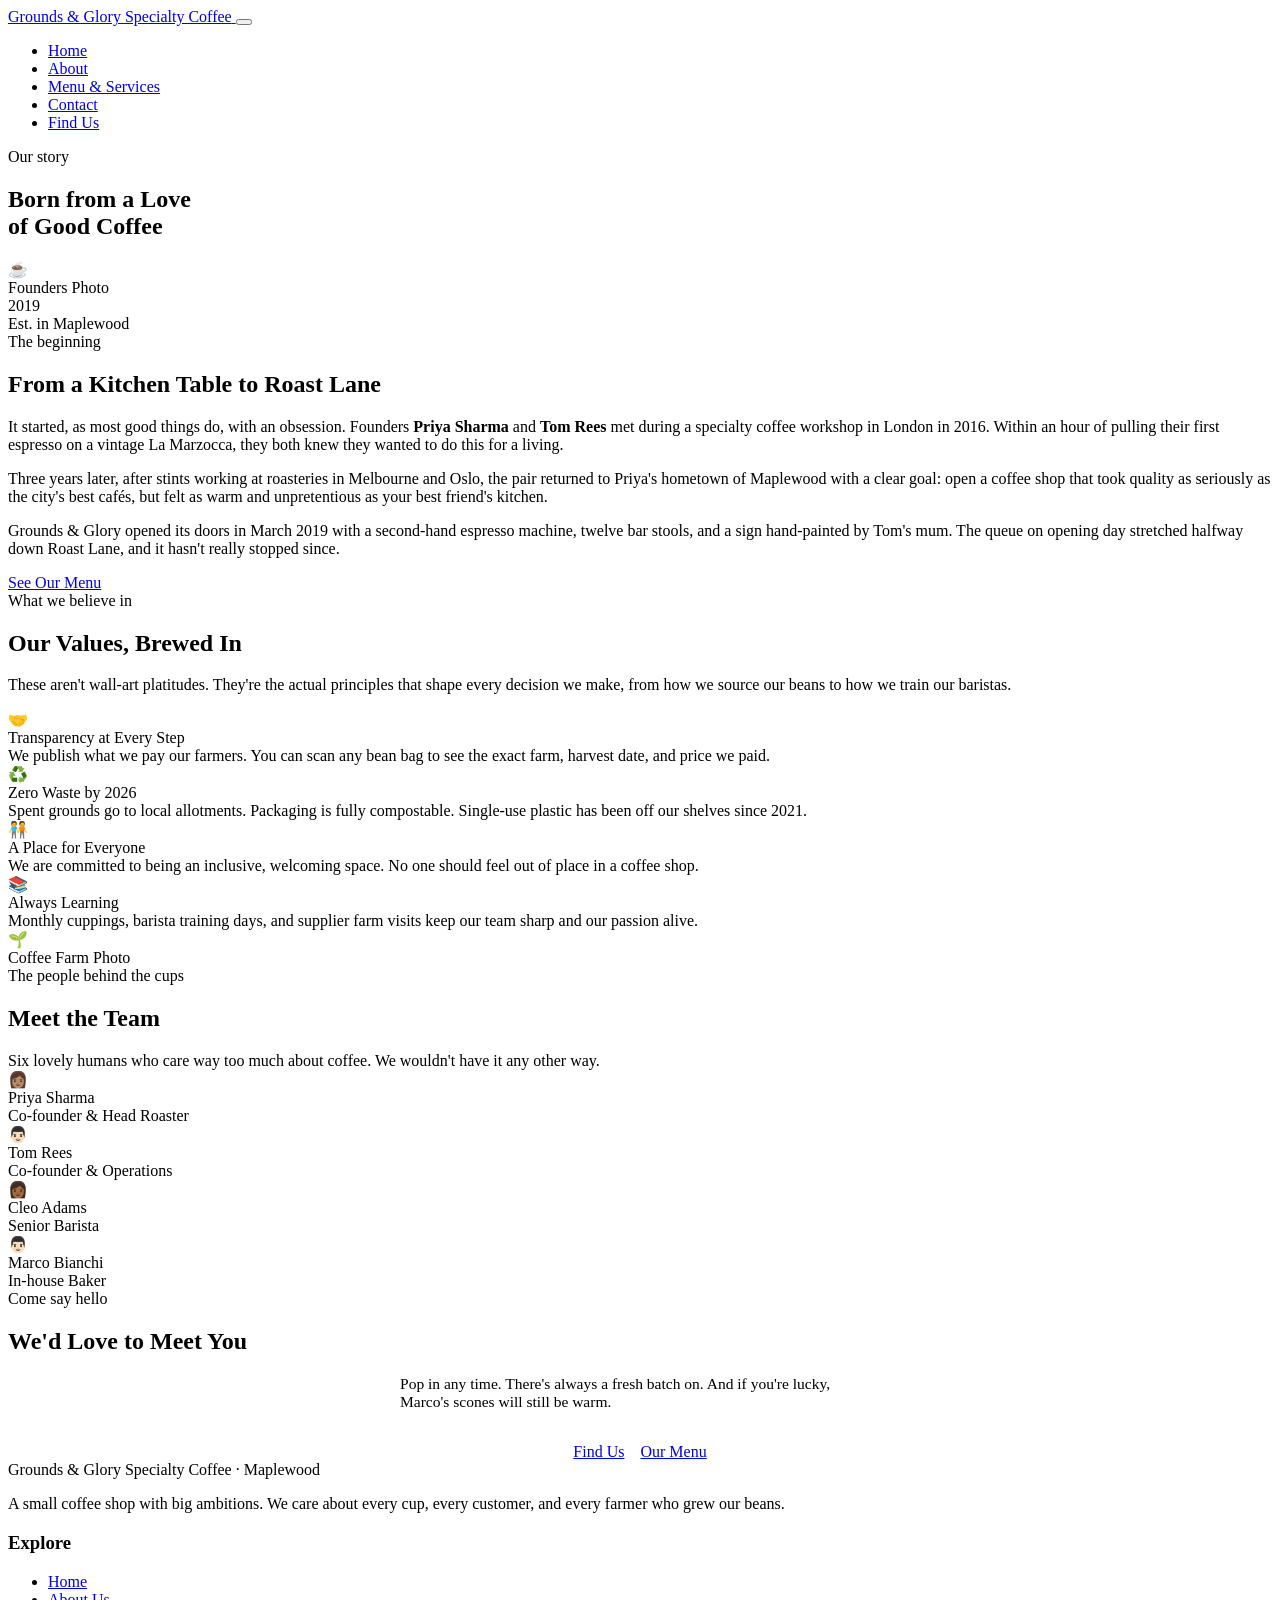
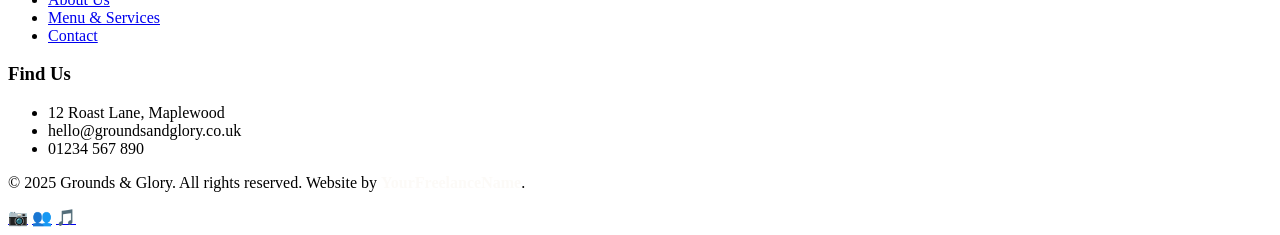
==== about.html @ 6122706f "Add files via upload" ====
<!DOCTYPE html>
<html lang="en">
<head>
  <meta charset="UTF-8" />
  <meta name="viewport" content="width=device-width, initial-scale=1.0" />
  <title>About Us — Grounds & Glory Coffee Shop</title>
  <meta name="description" content="The story behind Grounds & Glory — how a love of coffee and community turned into Maplewood's favourite local café." />
  <link rel="stylesheet" href="css/style.css" />
  <link rel="icon" href="data:image/svg+xml,<svg xmlns='http://www.w3.org/2000/svg' viewBox='0 0 100 100'><text y='.9em' font-size='90'>☕</text></svg>" />
</head>
<body>

  <!-- ══════════════════════════════════════════════
       NAVIGATION
  ══════════════════════════════════════════════ -->
  <nav class="nav scrolled" role="navigation" aria-label="Main navigation">
    <div class="container">
      <div class="nav__inner">
        <a href="index.html" class="nav__logo" aria-label="Grounds & Glory home">
          <span class="nav__logo-name">Grounds &amp; Glory</span>
          <span class="nav__logo-tag">Specialty Coffee</span>
        </a>
        <button class="nav__toggle" aria-label="Toggle menu" aria-expanded="false">
          <span></span><span></span><span></span>
        </button>
        <ul class="nav__links" role="list">
          <li><a href="index.html"    class="nav__link">Home</a></li>
          <li><a href="about.html"    class="nav__link">About</a></li>
          <li><a href="services.html" class="nav__link">Menu &amp; Services</a></li>
          <li><a href="contact.html"  class="nav__link">Contact</a></li>
          <li><a href="contact.html"  class="btn btn-primary nav__cta">Find Us</a></li>
        </ul>
      </div>
    </div>
  </nav>

  <main>

    <!-- ══════════════════════════════════════════════
         PAGE HERO
    ══════════════════════════════════════════════ -->
    <section class="page-hero" aria-label="Page header">
      <div class="container">
        <span class="section-label page-hero__label">Our story</span>
        <h1 class="page-hero__title">Born from a Love<br />of Good Coffee</h1>
      </div>
    </section>

    <!-- ══════════════════════════════════════════════
         FOUNDERS STORY
    ══════════════════════════════════════════════ -->
    <section class="section" aria-labelledby="story-heading">
      <div class="container">
        <div class="about-split">

          <!-- Photo -->
          <div class="about-photo">
            <div class="photo-placeholder">
              <div class="photo-placeholder__icon">☕</div>
              <div class="photo-placeholder__text">Founders Photo</div>
            </div>
            <!-- Floating badge -->
            <div class="about-photo__badge">
              <div class="about-photo__badge-num">2019</div>
              <div class="about-photo__badge-text">Est. in Maplewood</div>
            </div>
          </div>

          <!-- Story text -->
          <div class="about-content">
            <span class="section-label">The beginning</span>
            <h2 class="section-title" id="story-heading">From a Kitchen Table to Roast Lane</h2>
            <div class="divider"></div>

            <p>It started, as most good things do, with an obsession. Founders <strong>Priya Sharma</strong> and <strong>Tom Rees</strong> met during a specialty coffee workshop in London in 2016. Within an hour of pulling their first espresso on a vintage La Marzocca, they both knew they wanted to do this for a living.</p>

            <p>Three years later, after stints working at roasteries in Melbourne and Oslo, the pair returned to Priya's hometown of Maplewood with a clear goal: open a coffee shop that took quality as seriously as the city's best cafés, but felt as warm and unpretentious as your best friend's kitchen.</p>

            <p>Grounds &amp; Glory opened its doors in March 2019 with a second-hand espresso machine, twelve bar stools, and a sign hand-painted by Tom's mum. The queue on opening day stretched halfway down Roast Lane, and it hasn't really stopped since.</p>

            <a href="services.html" class="btn btn-primary" style="margin-top:1.5rem">See Our Menu</a>
          </div>

        </div>
      </div>
    </section>

    <!-- ══════════════════════════════════════════════
         VALUES
    ══════════════════════════════════════════════ -->
    <section class="section section--tinted" aria-labelledby="values-heading">
      <div class="container">
        <div class="about-split about-split--reverse">

          <!-- Values list -->
          <div class="about-content">
            <span class="section-label">What we believe in</span>
            <h2 class="section-title" id="values-heading">Our Values, Brewed In</h2>
            <div class="divider"></div>
            <p>These aren't wall-art platitudes. They're the actual principles that shape every decision we make, from how we source our beans to how we train our baristas.</p>

            <div class="values-list">
              <div class="value-item">
                <div class="value-item__icon">🤝</div>
                <div>
                  <div class="value-item__title">Transparency at Every Step</div>
                  <div class="value-item__desc">We publish what we pay our farmers. You can scan any bean bag to see the exact farm, harvest date, and price we paid.</div>
                </div>
              </div>
              <div class="value-item">
                <div class="value-item__icon">♻️</div>
                <div>
                  <div class="value-item__title">Zero Waste by 2026</div>
                  <div class="value-item__desc">Spent grounds go to local allotments. Packaging is fully compostable. Single-use plastic has been off our shelves since 2021.</div>
                </div>
              </div>
              <div class="value-item">
                <div class="value-item__icon">🧑‍🤝‍🧑</div>
                <div>
                  <div class="value-item__title">A Place for Everyone</div>
                  <div class="value-item__desc">We are committed to being an inclusive, welcoming space. No one should feel out of place in a coffee shop.</div>
                </div>
              </div>
              <div class="value-item">
                <div class="value-item__icon">📚</div>
                <div>
                  <div class="value-item__title">Always Learning</div>
                  <div class="value-item__desc">Monthly cuppings, barista training days, and supplier farm visits keep our team sharp and our passion alive.</div>
                </div>
              </div>
            </div>
          </div>

          <!-- Photo -->
          <div class="about-photo">
            <div class="photo-placeholder">
              <div class="photo-placeholder__icon">🌱</div>
              <div class="photo-placeholder__text">Coffee Farm Photo</div>
            </div>
          </div>

        </div>
      </div>
    </section>

    <!-- ══════════════════════════════════════════════
         TEAM
    ══════════════════════════════════════════════ -->
    <section class="section" aria-labelledby="team-heading">
      <div class="container text-center">

        <span class="section-label">The people behind the cups</span>
        <h2 class="section-title" id="team-heading">Meet the Team</h2>
        <div class="divider divider--center"></div>
        <p class="section-subtitle" style="margin-inline:auto;margin-bottom:0">
          Six lovely humans who care way too much about coffee. We wouldn't have it any other way.
        </p>

        <div class="team-grid">

          <div class="team-card">
            <div class="team-card__photo" aria-label="Photo placeholder for Priya Sharma">👩🏽</div>
            <div class="team-card__name">Priya Sharma</div>
            <div class="team-card__role">Co-founder &amp; Head Roaster</div>
          </div>

          <div class="team-card">
            <div class="team-card__photo" aria-label="Photo placeholder for Tom Rees">👨🏻</div>
            <div class="team-card__name">Tom Rees</div>
            <div class="team-card__role">Co-founder &amp; Operations</div>
          </div>

          <div class="team-card">
            <div class="team-card__photo" aria-label="Photo placeholder for Cleo Adams">👩🏾</div>
            <div class="team-card__name">Cleo Adams</div>
            <div class="team-card__role">Senior Barista</div>
          </div>

          <div class="team-card">
            <div class="team-card__photo" aria-label="Photo placeholder for Marco Bianchi">👨🏻</div>
            <div class="team-card__name">Marco Bianchi</div>
            <div class="team-card__role">In-house Baker</div>
          </div>

        </div>
      </div>
    </section>

    <!-- ══════════════════════════════════════════════
         CTA
    ══════════════════════════════════════════════ -->
    <section class="section section--dark" aria-label="Call to action">
      <div class="container text-center">
        <span class="section-label" style="color:var(--caramel)">Come say hello</span>
        <h2 class="section-title" style="color:var(--cream)">We'd Love to Meet You</h2>
        <div class="divider divider--center"></div>
        <p style="color:var(--latte);max-width:480px;margin-inline:auto;margin-bottom:2rem;font-size:0.97rem">
          Pop in any time. There's always a fresh batch on. And if you're lucky, Marco's scones will still be warm.
        </p>
        <div style="display:flex;gap:1rem;justify-content:center;flex-wrap:wrap">
          <a href="contact.html"  class="btn btn-primary">Find Us</a>
          <a href="services.html" class="btn btn-cream">Our Menu</a>
        </div>
      </div>
    </section>

  </main>

  <!-- ══════════════════════════════════════════════
       FOOTER
  ══════════════════════════════════════════════ -->
  <footer class="footer" role="contentinfo">
    <div class="container">
      <div class="footer__top">
        <div class="footer__about-col">
          <span class="footer__logo-name">Grounds &amp; Glory</span>
          <span class="footer__tagline">Specialty Coffee · Maplewood</span>
          <p class="footer__about">A small coffee shop with big ambitions. We care about every cup, every customer, and every farmer who grew our beans.</p>
        </div>
        <div>
          <h3 class="footer__col-title">Explore</h3>
          <ul class="footer__links" role="list">
            <li><a href="index.html"    class="footer__link">Home</a></li>
            <li><a href="about.html"    class="footer__link">About Us</a></li>
            <li><a href="services.html" class="footer__link">Menu &amp; Services</a></li>
            <li><a href="contact.html"  class="footer__link">Contact</a></li>
          </ul>
        </div>
        <div>
          <h3 class="footer__col-title">Find Us</h3>
          <ul class="footer__links" role="list">
            <li class="footer__link">12 Roast Lane, Maplewood</li>
            <li class="footer__link">hello@groundsandglory.co.uk</li>
            <li class="footer__link">01234 567 890</li>
          </ul>
        </div>
      </div>
      <div class="footer__bottom">
        <p class="footer__copy">© 2025 Grounds &amp; Glory. All rights reserved. Website by <strong style="color:rgba(250,247,242,0.65)">YourFreelanceName</strong>.</p>
        <div class="footer__socials" aria-label="Social media links">
          <a href="#" class="social-btn" aria-label="Instagram">📷</a>
          <a href="#" class="social-btn" aria-label="Facebook">👥</a>
          <a href="#" class="social-btn" aria-label="TikTok">🎵</a>
        </div>
      </div>
    </div>
  </footer>

  <script src="js/main.js"></script>
</body>
</html>
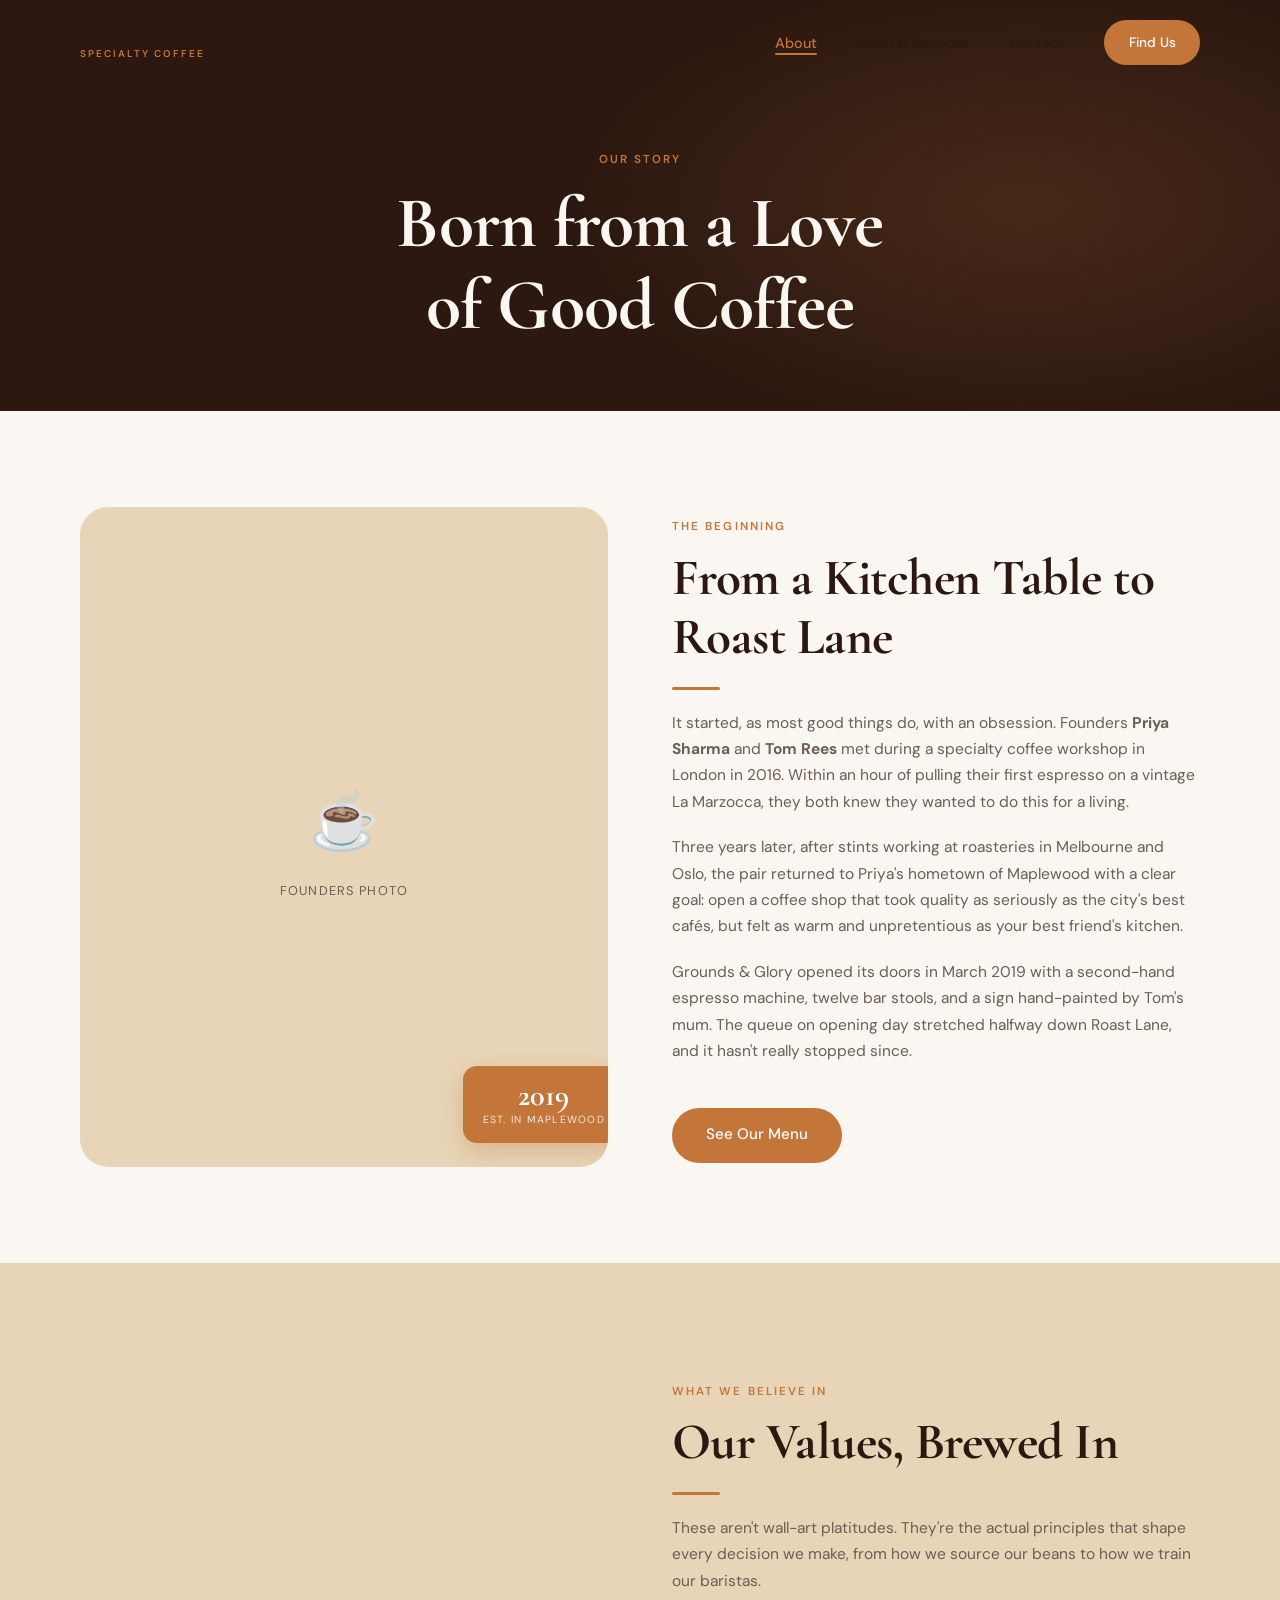
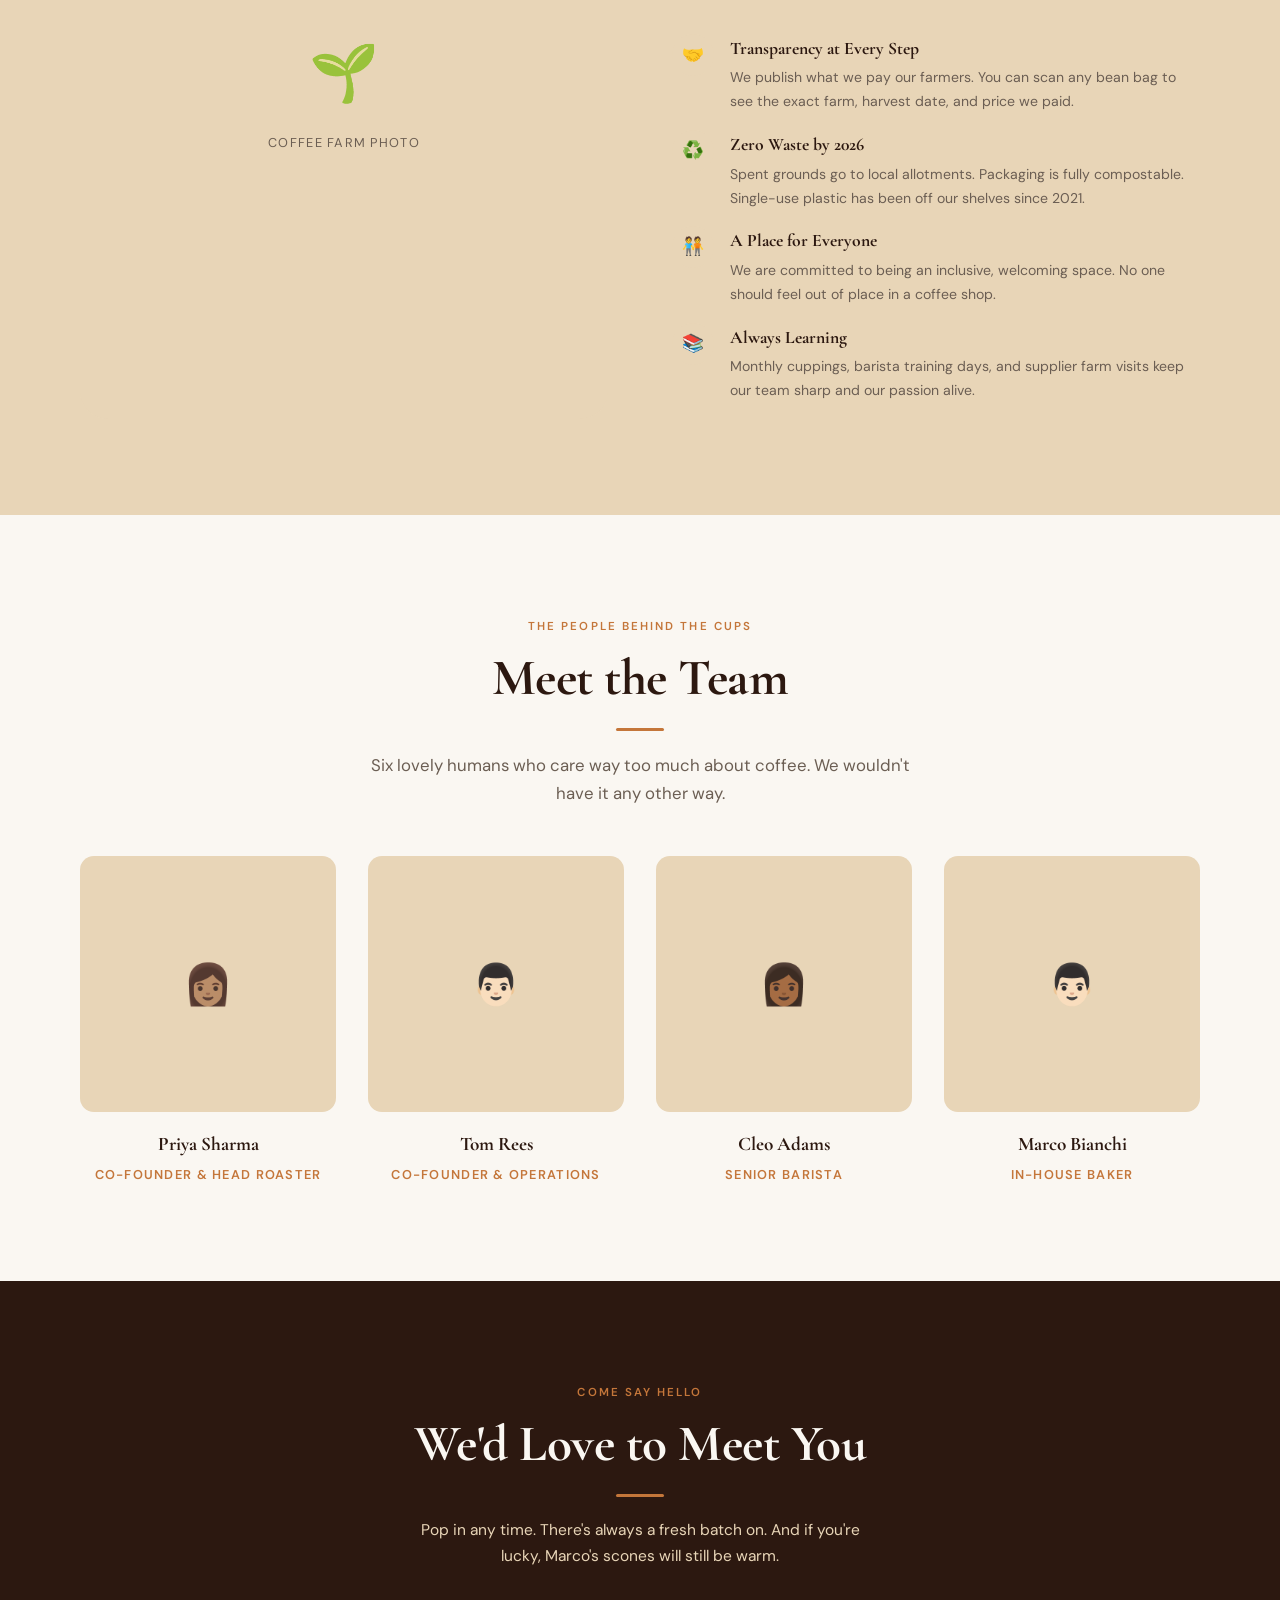
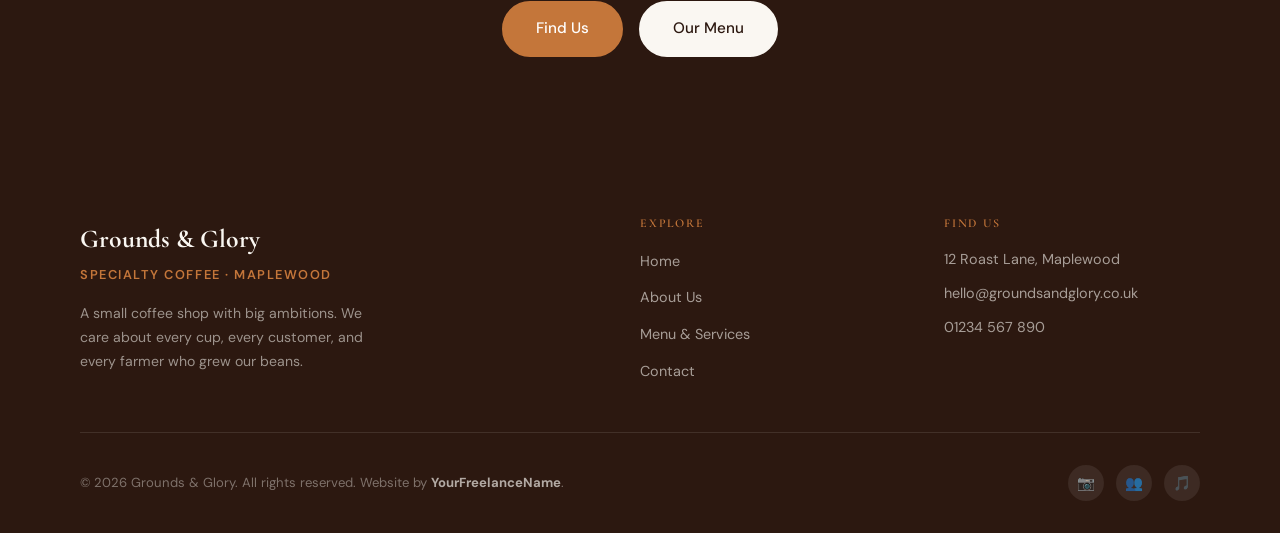
==== commit 0accabe4: "Update footer copyright year to 2026" ====
--- a/about.html
+++ b/about.html
@@ -236,7 +236,7 @@
         </div>
       </div>
       <div class="footer__bottom">
-        <p class="footer__copy">© 2025 Grounds &amp; Glory. All rights reserved. Website by <strong style="color:rgba(250,247,242,0.65)">YourFreelanceName</strong>.</p>
+        <p class="footer__copy">© 2026 Grounds &amp; Glory. All rights reserved. Website by <strong style="color:rgba(250,247,242,0.65)">YourFreelanceName</strong>.</p>
         <div class="footer__socials" aria-label="Social media links">
           <a href="#" class="social-btn" aria-label="Instagram">📷</a>
           <a href="#" class="social-btn" aria-label="Facebook">👥</a>
--- a/css/style.css
+++ b/css/style.css
@@ -0,0 +1,1131 @@
+/* ============================================================
+   Grounds & Glory — Coffee Shop Website
+   Stylesheet: style.css
+   Designer: [Your Freelance Name]
+   ============================================================ */
+
+/* ── Google Fonts ─────────────────────────────────────────── */
+@import url('https://fonts.googleapis.com/css2?family=Cormorant+Garamond:ital,wght@0,400;0,600;0,700;1,400;1,600&family=DM+Sans:wght@300;400;500;600&display=swap');
+
+/* ── CSS Custom Properties ────────────────────────────────── */
+:root {
+  /* Brand colours */
+  --espresso:    #2C1810;
+  --caramel:     #C4763A;
+  --caramel-lt:  #D4925A;
+  --cream:       #FAF7F2;
+  --latte:       #E8D5B7;
+  --latte-dk:    #C9B99A;
+  --text:        #1C1C1C;
+  --text-muted:  #6B5E53;
+
+  /* Typography */
+  --font-display: 'Cormorant Garamond', Georgia, serif;
+  --font-body:    'DM Sans', sans-serif;
+
+  /* Spacing */
+  --space-xs:  0.5rem;
+  --space-sm:  1rem;
+  --space-md:  2rem;
+  --space-lg:  4rem;
+  --space-xl:  6rem;
+
+  /* Borders & radius */
+  --radius-sm: 6px;
+  --radius-md: 14px;
+  --radius-lg: 28px;
+
+  /* Transitions */
+  --transition: 0.25s ease;
+}
+
+/* ── Reset & Base ─────────────────────────────────────────── */
+*, *::before, *::after { box-sizing: border-box; margin: 0; padding: 0; }
+
+html { scroll-behavior: smooth; font-size: 16px; }
+
+body {
+  font-family: var(--font-body);
+  background-color: var(--cream);
+  color: var(--text);
+  line-height: 1.7;
+  -webkit-font-smoothing: antialiased;
+}
+
+img { display: block; max-width: 100%; height: auto; }
+
+a { color: inherit; text-decoration: none; }
+
+ul { list-style: none; }
+
+/* ── Typography helpers ───────────────────────────────────── */
+h1, h2, h3, h4 {
+  font-family: var(--font-display);
+  line-height: 1.15;
+  letter-spacing: -0.01em;
+}
+
+.section-label {
+  display: inline-block;
+  font-size: 0.72rem;
+  font-weight: 600;
+  letter-spacing: 0.18em;
+  text-transform: uppercase;
+  color: var(--caramel);
+  margin-bottom: 0.75rem;
+}
+
+.section-title {
+  font-size: clamp(2rem, 4vw, 3.2rem);
+  font-weight: 700;
+  color: var(--espresso);
+  margin-bottom: 1.25rem;
+}
+
+.section-subtitle {
+  font-size: 1.05rem;
+  color: var(--text-muted);
+  max-width: 540px;
+}
+
+/* ── Layout helpers ───────────────────────────────────────── */
+.container {
+  width: min(90%, 1120px);
+  margin-inline: auto;
+}
+
+.section {
+  padding-block: var(--space-xl);
+}
+
+.section--dark {
+  background-color: var(--espresso);
+  color: var(--cream);
+}
+
+.section--tinted {
+  background-color: var(--latte);
+}
+
+/* ── Buttons ──────────────────────────────────────────────── */
+.btn {
+  display: inline-flex;
+  align-items: center;
+  gap: 0.5rem;
+  padding: 0.8rem 2rem;
+  border-radius: 100px;
+  font-family: var(--font-body);
+  font-size: 0.95rem;
+  font-weight: 500;
+  cursor: pointer;
+  border: 2px solid transparent;
+  transition: all var(--transition);
+  white-space: nowrap;
+}
+
+.btn-primary {
+  background-color: var(--caramel);
+  color: #fff;
+  border-color: var(--caramel);
+}
+.btn-primary:hover {
+  background-color: #b56730;
+  border-color: #b56730;
+  transform: translateY(-2px);
+  box-shadow: 0 8px 24px rgba(196,118,58,0.35);
+}
+
+.btn-outline {
+  background-color: transparent;
+  color: var(--caramel);
+  border-color: var(--caramel);
+}
+.btn-outline:hover {
+  background-color: var(--caramel);
+  color: #fff;
+  transform: translateY(-2px);
+}
+
+.btn-cream {
+  background-color: var(--cream);
+  color: var(--espresso);
+  border-color: var(--cream);
+}
+.btn-cream:hover {
+  background-color: var(--latte);
+  transform: translateY(-2px);
+}
+
+/* ── Navigation ───────────────────────────────────────────── */
+.nav {
+  position: fixed;
+  top: 0;
+  left: 0;
+  right: 0;
+  z-index: 100;
+  padding: 1.25rem 0;
+  transition: background var(--transition), box-shadow var(--transition), padding var(--transition);
+}
+
+.nav.scrolled {
+  background-color: rgba(250,247,242,0.95);
+  backdrop-filter: blur(10px);
+  box-shadow: 0 2px 24px rgba(44,24,16,0.09);
+  padding: 0.9rem 0;
+}
+
+.nav__inner {
+  display: flex;
+  align-items: center;
+  justify-content: space-between;
+}
+
+.nav__logo {
+  display: flex;
+  flex-direction: column;
+  line-height: 1;
+}
+
+.nav__logo-name {
+  font-family: var(--font-display);
+  font-size: 1.5rem;
+  font-weight: 700;
+  color: var(--espresso);
+  letter-spacing: -0.02em;
+}
+
+.nav__logo-tag {
+  font-size: 0.62rem;
+  letter-spacing: 0.2em;
+  text-transform: uppercase;
+  color: var(--caramel);
+  font-weight: 600;
+}
+
+.nav__links {
+  display: flex;
+  gap: 2.5rem;
+  align-items: center;
+}
+
+.nav__link {
+  font-size: 0.9rem;
+  font-weight: 500;
+  color: var(--espresso);
+  position: relative;
+  transition: color var(--transition);
+}
+
+.nav__link::after {
+  content: '';
+  position: absolute;
+  bottom: -3px;
+  left: 0;
+  width: 0;
+  height: 2px;
+  background: var(--caramel);
+  transition: width var(--transition);
+  border-radius: 2px;
+}
+
+.nav__link:hover, .nav__link.active { color: var(--caramel); }
+.nav__link:hover::after, .nav__link.active::after { width: 100%; }
+
+.nav__cta {
+  font-size: 0.85rem;
+  padding: 0.55rem 1.4rem;
+}
+
+/* Hamburger (mobile) */
+.nav__toggle {
+  display: none;
+  flex-direction: column;
+  gap: 5px;
+  cursor: pointer;
+  padding: 4px;
+  background: none;
+  border: none;
+}
+
+.nav__toggle span {
+  display: block;
+  width: 24px;
+  height: 2px;
+  background: var(--espresso);
+  border-radius: 2px;
+  transition: all 0.3s ease;
+}
+
+/* ── Hero ─────────────────────────────────────────────────── */
+.hero {
+  min-height: 100svh;
+  display: grid;
+  place-items: center;
+  position: relative;
+  overflow: hidden;
+  /* Rich layered background — no external image needed */
+  background-color: var(--espresso);
+}
+
+/* Decorative radial glow */
+.hero::before {
+  content: '';
+  position: absolute;
+  inset: 0;
+  background:
+    radial-gradient(ellipse 60% 60% at 70% 50%, rgba(196,118,58,0.22) 0%, transparent 65%),
+    radial-gradient(ellipse 40% 50% at 20% 80%, rgba(196,118,58,0.12) 0%, transparent 60%);
+  pointer-events: none;
+}
+
+/* Subtle grain texture */
+.hero::after {
+  content: '';
+  position: absolute;
+  inset: 0;
+  background-image: url("data:image/svg+xml,%3Csvg viewBox='0 0 256 256' xmlns='http://www.w3.org/2000/svg'%3E%3Cfilter id='noise'%3E%3CfeTurbulence type='fractalNoise' baseFrequency='0.9' numOctaves='4' stitchTiles='stitch'/%3E%3C/filter%3E%3Crect width='100%25' height='100%25' filter='url(%23noise)' opacity='0.06'/%3E%3C/svg%3E");
+  pointer-events: none;
+  opacity: 0.5;
+}
+
+.hero__inner {
+  position: relative;
+  z-index: 1;
+  text-align: center;
+  padding: 8rem 1rem 5rem;
+}
+
+.hero__eyebrow {
+  display: inline-flex;
+  align-items: center;
+  gap: 0.6rem;
+  font-size: 0.75rem;
+  letter-spacing: 0.22em;
+  text-transform: uppercase;
+  color: var(--caramel);
+  font-weight: 600;
+  margin-bottom: 1.5rem;
+}
+
+.hero__eyebrow::before,
+.hero__eyebrow::after {
+  content: '';
+  display: block;
+  width: 30px;
+  height: 1px;
+  background: var(--caramel);
+  opacity: 0.7;
+}
+
+.hero__title {
+  font-family: var(--font-display);
+  font-size: clamp(3rem, 8vw, 6.5rem);
+  font-weight: 700;
+  color: var(--cream);
+  line-height: 1.05;
+  letter-spacing: -0.02em;
+  margin-bottom: 1.5rem;
+  max-width: 14ch;
+  margin-inline: auto;
+}
+
+.hero__title em {
+  font-style: italic;
+  color: var(--caramel);
+}
+
+.hero__subtitle {
+  font-size: clamp(1rem, 2vw, 1.2rem);
+  color: var(--latte);
+  max-width: 480px;
+  margin-inline: auto;
+  margin-bottom: 2.5rem;
+  font-weight: 300;
+}
+
+.hero__actions {
+  display: flex;
+  gap: 1rem;
+  justify-content: center;
+  flex-wrap: wrap;
+}
+
+.hero__scroll {
+  position: absolute;
+  bottom: 2rem;
+  left: 50%;
+  transform: translateX(-50%);
+  z-index: 1;
+  display: flex;
+  flex-direction: column;
+  align-items: center;
+  gap: 0.4rem;
+  color: var(--latte-dk);
+  font-size: 0.7rem;
+  letter-spacing: 0.15em;
+  text-transform: uppercase;
+}
+
+.hero__scroll-line {
+  width: 1px;
+  height: 40px;
+  background: linear-gradient(to bottom, var(--caramel), transparent);
+  animation: scrollBob 2s ease-in-out infinite;
+}
+
+@keyframes scrollBob {
+  0%, 100% { transform: scaleY(1); opacity: 1; }
+  50% { transform: scaleY(0.6); opacity: 0.4; }
+}
+
+/* ── Stats strip ──────────────────────────────────────────── */
+.stats {
+  background: var(--caramel);
+  padding: 2.5rem 0;
+}
+
+.stats__grid {
+  display: grid;
+  grid-template-columns: repeat(3, 1fr);
+  text-align: center;
+  gap: 1rem;
+}
+
+.stats__item {
+  border-right: 1px solid rgba(255,255,255,0.25);
+  padding-inline: 1rem;
+}
+.stats__item:last-child { border-right: none; }
+
+.stats__num {
+  font-family: var(--font-display);
+  font-size: clamp(2rem, 4vw, 3rem);
+  font-weight: 700;
+  color: #fff;
+  line-height: 1;
+}
+
+.stats__desc {
+  font-size: 0.78rem;
+  letter-spacing: 0.1em;
+  text-transform: uppercase;
+  color: rgba(255,255,255,0.75);
+  margin-top: 0.3rem;
+}
+
+/* ── Feature grid (home) ──────────────────────────────────── */
+.features__grid {
+  display: grid;
+  grid-template-columns: repeat(auto-fit, minmax(260px, 1fr));
+  gap: 2rem;
+  margin-top: 3.5rem;
+}
+
+.feature-card {
+  background: #fff;
+  border-radius: var(--radius-md);
+  padding: 2rem;
+  border: 1px solid var(--latte);
+  transition: transform var(--transition), box-shadow var(--transition);
+}
+
+.feature-card:hover {
+  transform: translateY(-4px);
+  box-shadow: 0 16px 48px rgba(44,24,16,0.1);
+}
+
+.feature-card__icon {
+  font-size: 2rem;
+  margin-bottom: 1rem;
+}
+
+.feature-card__title {
+  font-family: var(--font-display);
+  font-size: 1.35rem;
+  font-weight: 700;
+  color: var(--espresso);
+  margin-bottom: 0.6rem;
+}
+
+.feature-card__text {
+  font-size: 0.93rem;
+  color: var(--text-muted);
+  line-height: 1.65;
+}
+
+/* ── Testimonial ──────────────────────────────────────────── */
+.testimonial {
+  text-align: center;
+  max-width: 700px;
+  margin-inline: auto;
+}
+
+.testimonial__quote {
+  font-family: var(--font-display);
+  font-size: clamp(1.4rem, 3vw, 2rem);
+  font-style: italic;
+  color: var(--cream);
+  line-height: 1.5;
+  margin-bottom: 1.5rem;
+}
+
+.testimonial__author {
+  font-size: 0.85rem;
+  letter-spacing: 0.12em;
+  text-transform: uppercase;
+  color: var(--caramel);
+  font-weight: 600;
+}
+
+/* ── Hours strip (home) ───────────────────────────────────── */
+.hours-strip {
+  background: var(--latte);
+  padding: 3rem 0;
+}
+
+.hours-strip__inner {
+  display: flex;
+  flex-wrap: wrap;
+  align-items: center;
+  justify-content: space-between;
+  gap: 2rem;
+}
+
+.hours-strip__heading {
+  font-family: var(--font-display);
+  font-size: 1.8rem;
+  font-weight: 700;
+  color: var(--espresso);
+}
+
+.hours-strip__table {
+  display: grid;
+  grid-template-columns: repeat(auto-fit, minmax(170px, 1fr));
+  gap: 0.4rem 2rem;
+}
+
+.hours-strip__row {
+  display: flex;
+  justify-content: space-between;
+  gap: 1.5rem;
+  font-size: 0.9rem;
+  color: var(--espresso);
+}
+
+.hours-strip__day { font-weight: 500; }
+.hours-strip__time { color: var(--text-muted); }
+
+/* ── About page ───────────────────────────────────────────── */
+.page-hero {
+  padding: 9rem 0 4rem;
+  background: var(--espresso);
+  text-align: center;
+  position: relative;
+  overflow: hidden;
+}
+
+.page-hero::before {
+  content: '';
+  position: absolute;
+  inset: 0;
+  background: radial-gradient(ellipse 50% 80% at 80% 50%, rgba(196,118,58,0.18) 0%, transparent 70%);
+}
+
+.page-hero__label {
+  color: var(--caramel);
+  margin-bottom: 0.75rem;
+}
+
+.page-hero__title {
+  font-family: var(--font-display);
+  font-size: clamp(2.5rem, 6vw, 4.5rem);
+  font-weight: 700;
+  color: var(--cream);
+  position: relative;
+  z-index: 1;
+}
+
+/* About split layout */
+.about-split {
+  display: grid;
+  grid-template-columns: 1fr 1fr;
+  gap: 4rem;
+  align-items: center;
+}
+
+.about-split--reverse { direction: rtl; }
+.about-split--reverse > * { direction: ltr; }
+
+.about-photo {
+  border-radius: var(--radius-lg);
+  overflow: hidden;
+  aspect-ratio: 4 / 5;
+  background: var(--latte);
+  display: flex;
+  align-items: center;
+  justify-content: center;
+  position: relative;
+}
+
+.photo-placeholder {
+  display: flex;
+  flex-direction: column;
+  align-items: center;
+  justify-content: center;
+  gap: 0.75rem;
+  color: var(--text-muted);
+}
+
+.photo-placeholder__icon { font-size: 3.5rem; }
+.photo-placeholder__text { font-size: 0.8rem; letter-spacing: 0.1em; text-transform: uppercase; }
+
+/* Decorative image badge */
+.about-photo__badge {
+  position: absolute;
+  bottom: 1.5rem;
+  right: -1rem;
+  background: var(--caramel);
+  color: #fff;
+  border-radius: var(--radius-md);
+  padding: 0.9rem 1.2rem;
+  text-align: center;
+  box-shadow: 0 8px 24px rgba(196,118,58,0.35);
+}
+
+.about-photo__badge-num {
+  font-family: var(--font-display);
+  font-size: 1.9rem;
+  font-weight: 700;
+  line-height: 1;
+}
+
+.about-photo__badge-text {
+  font-size: 0.65rem;
+  letter-spacing: 0.12em;
+  text-transform: uppercase;
+  opacity: 0.85;
+}
+
+.about-content p {
+  color: var(--text-muted);
+  margin-bottom: 1.2rem;
+  font-size: 0.97rem;
+}
+
+.about-content .section-title { margin-bottom: 0.75rem; }
+
+/* Values list */
+.values-list {
+  margin-top: 2.5rem;
+  display: flex;
+  flex-direction: column;
+  gap: 1rem;
+}
+
+.value-item {
+  display: flex;
+  gap: 1rem;
+  align-items: flex-start;
+}
+
+.value-item__icon {
+  width: 42px;
+  height: 42px;
+  border-radius: 50%;
+  background: var(--latte);
+  display: flex;
+  align-items: center;
+  justify-content: center;
+  font-size: 1.1rem;
+  flex-shrink: 0;
+}
+
+.value-item__title {
+  font-family: var(--font-display);
+  font-size: 1.1rem;
+  font-weight: 700;
+  color: var(--espresso);
+}
+
+.value-item__desc {
+  font-size: 0.88rem;
+  color: var(--text-muted);
+  margin-top: 0.15rem;
+}
+
+/* Team section */
+.team-grid {
+  display: grid;
+  grid-template-columns: repeat(auto-fit, minmax(200px, 1fr));
+  gap: 2rem;
+  margin-top: 3rem;
+}
+
+.team-card {
+  text-align: center;
+}
+
+.team-card__photo {
+  width: 100%;
+  aspect-ratio: 1;
+  border-radius: var(--radius-md);
+  background: var(--latte);
+  display: flex;
+  align-items: center;
+  justify-content: center;
+  font-size: 2.5rem;
+  margin-bottom: 1rem;
+}
+
+.team-card__name {
+  font-family: var(--font-display);
+  font-size: 1.2rem;
+  font-weight: 700;
+  color: var(--espresso);
+}
+
+.team-card__role {
+  font-size: 0.8rem;
+  color: var(--caramel);
+  letter-spacing: 0.1em;
+  text-transform: uppercase;
+  font-weight: 600;
+  margin-top: 0.2rem;
+}
+
+/* ── Services page ────────────────────────────────────────── */
+.menu-grid {
+  display: grid;
+  grid-template-columns: repeat(auto-fit, minmax(300px, 1fr));
+  gap: 2rem;
+  margin-top: 3rem;
+}
+
+.menu-card {
+  background: #fff;
+  border-radius: var(--radius-md);
+  padding: 2rem;
+  border: 1px solid var(--latte);
+  transition: all var(--transition);
+  position: relative;
+  overflow: hidden;
+}
+
+.menu-card::before {
+  content: '';
+  position: absolute;
+  top: 0;
+  left: 0;
+  right: 0;
+  height: 3px;
+  background: var(--caramel);
+  transform: scaleX(0);
+  transform-origin: left;
+  transition: transform var(--transition);
+}
+
+.menu-card:hover { box-shadow: 0 16px 48px rgba(44,24,16,0.1); transform: translateY(-4px); }
+.menu-card:hover::before { transform: scaleX(1); }
+
+.menu-card__emoji { font-size: 2.2rem; margin-bottom: 1rem; }
+
+.menu-card__title {
+  font-family: var(--font-display);
+  font-size: 1.4rem;
+  font-weight: 700;
+  color: var(--espresso);
+  margin-bottom: 0.5rem;
+}
+
+.menu-card__desc {
+  font-size: 0.9rem;
+  color: var(--text-muted);
+  margin-bottom: 1.25rem;
+  line-height: 1.65;
+}
+
+.menu-card__items {
+  border-top: 1px solid var(--latte);
+  padding-top: 1rem;
+  display: flex;
+  flex-direction: column;
+  gap: 0.5rem;
+}
+
+.menu-card__item {
+  display: flex;
+  justify-content: space-between;
+  font-size: 0.88rem;
+}
+
+.menu-card__item-name { color: var(--text); font-weight: 500; }
+.menu-card__item-price { color: var(--caramel); font-weight: 600; }
+
+/* Extras / Add-ons section */
+.extras-grid {
+  display: grid;
+  grid-template-columns: repeat(auto-fit, minmax(180px, 1fr));
+  gap: 1rem;
+  margin-top: 2.5rem;
+}
+
+.extra-pill {
+  display: flex;
+  align-items: center;
+  gap: 0.75rem;
+  background: #fff;
+  border: 1px solid var(--latte);
+  border-radius: 100px;
+  padding: 0.65rem 1.2rem;
+  font-size: 0.88rem;
+  font-weight: 500;
+  color: var(--espresso);
+  transition: all var(--transition);
+}
+
+.extra-pill:hover {
+  background: var(--caramel);
+  color: #fff;
+  border-color: var(--caramel);
+}
+
+.extra-pill__icon { font-size: 1.1rem; }
+
+/* ── Contact page ─────────────────────────────────────────── */
+.contact-layout {
+  display: grid;
+  grid-template-columns: 1fr 1.4fr;
+  gap: 4rem;
+  align-items: start;
+}
+
+.contact-info__title {
+  font-family: var(--font-display);
+  font-size: 2.2rem;
+  font-weight: 700;
+  color: var(--espresso);
+  margin-bottom: 0.75rem;
+}
+
+.contact-info__text {
+  color: var(--text-muted);
+  font-size: 0.95rem;
+  margin-bottom: 2rem;
+}
+
+.contact-detail {
+  display: flex;
+  align-items: flex-start;
+  gap: 1rem;
+  margin-bottom: 1.5rem;
+}
+
+.contact-detail__icon {
+  width: 44px;
+  height: 44px;
+  background: var(--latte);
+  border-radius: 50%;
+  display: flex;
+  align-items: center;
+  justify-content: center;
+  font-size: 1.1rem;
+  flex-shrink: 0;
+}
+
+.contact-detail__label {
+  font-size: 0.72rem;
+  letter-spacing: 0.12em;
+  text-transform: uppercase;
+  color: var(--caramel);
+  font-weight: 600;
+}
+
+.contact-detail__value {
+  font-size: 0.95rem;
+  color: var(--text);
+  margin-top: 0.2rem;
+  font-weight: 500;
+}
+
+.contact-hours {
+  background: var(--espresso);
+  border-radius: var(--radius-md);
+  padding: 1.5rem;
+  margin-top: 2rem;
+}
+
+.contact-hours__title {
+  font-family: var(--font-display);
+  font-size: 1.15rem;
+  font-weight: 700;
+  color: var(--cream);
+  margin-bottom: 0.75rem;
+}
+
+.contact-hours__row {
+  display: flex;
+  justify-content: space-between;
+  padding: 0.4rem 0;
+  border-bottom: 1px solid rgba(255,255,255,0.08);
+  font-size: 0.87rem;
+}
+
+.contact-hours__row:last-child { border-bottom: none; }
+.contact-hours__day { color: var(--latte); font-weight: 500; }
+.contact-hours__time { color: var(--latte-dk); }
+
+/* Contact form */
+.contact-form {
+  background: #fff;
+  border-radius: var(--radius-lg);
+  padding: 2.5rem;
+  border: 1px solid var(--latte);
+  box-shadow: 0 8px 40px rgba(44,24,16,0.07);
+}
+
+.form-heading {
+  font-family: var(--font-display);
+  font-size: 1.7rem;
+  font-weight: 700;
+  color: var(--espresso);
+  margin-bottom: 0.4rem;
+}
+
+.form-subheading {
+  font-size: 0.9rem;
+  color: var(--text-muted);
+  margin-bottom: 1.75rem;
+}
+
+.form-row {
+  display: grid;
+  grid-template-columns: 1fr 1fr;
+  gap: 1rem;
+}
+
+.form-group {
+  margin-bottom: 1.25rem;
+}
+
+.form-label {
+  display: block;
+  font-size: 0.8rem;
+  font-weight: 600;
+  letter-spacing: 0.05em;
+  color: var(--espresso);
+  margin-bottom: 0.4rem;
+}
+
+.form-input,
+.form-select,
+.form-textarea {
+  width: 100%;
+  padding: 0.75rem 1rem;
+  border: 1.5px solid var(--latte);
+  border-radius: var(--radius-sm);
+  font-family: var(--font-body);
+  font-size: 0.93rem;
+  color: var(--text);
+  background: var(--cream);
+  transition: border-color var(--transition), box-shadow var(--transition);
+  outline: none;
+}
+
+.form-input:focus,
+.form-select:focus,
+.form-textarea:focus {
+  border-color: var(--caramel);
+  box-shadow: 0 0 0 3px rgba(196,118,58,0.15);
+}
+
+.form-textarea { resize: vertical; min-height: 130px; }
+
+.form-submit {
+  width: 100%;
+  padding: 0.95rem;
+  font-size: 1rem;
+}
+
+.form-note {
+  text-align: center;
+  font-size: 0.78rem;
+  color: var(--text-muted);
+  margin-top: 0.75rem;
+}
+
+/* Map placeholder */
+.map-placeholder {
+  background: var(--latte);
+  border-radius: var(--radius-md);
+  height: 250px;
+  display: flex;
+  align-items: center;
+  justify-content: center;
+  margin-top: 2rem;
+  flex-direction: column;
+  gap: 0.5rem;
+  color: var(--text-muted);
+  font-size: 0.85rem;
+  border: 1px solid var(--latte-dk);
+}
+
+.map-placeholder__icon { font-size: 2.5rem; }
+
+/* ── Footer ───────────────────────────────────────────────── */
+.footer {
+  background: var(--espresso);
+  padding: 4rem 0 2rem;
+}
+
+.footer__top {
+  display: grid;
+  grid-template-columns: 2fr 1fr 1fr;
+  gap: 3rem;
+  padding-bottom: 3rem;
+  border-bottom: 1px solid rgba(255,255,255,0.1);
+}
+
+.footer__logo-name {
+  font-family: var(--font-display);
+  font-size: 1.6rem;
+  font-weight: 700;
+  color: var(--cream);
+  display: block;
+  margin-bottom: 0.25rem;
+}
+
+.footer__tagline {
+  font-size: 0.8rem;
+  letter-spacing: 0.12em;
+  text-transform: uppercase;
+  color: var(--caramel);
+  font-weight: 600;
+  margin-bottom: 1rem;
+  display: block;
+}
+
+.footer__about {
+  font-size: 0.88rem;
+  color: rgba(250,247,242,0.55);
+  line-height: 1.7;
+  max-width: 300px;
+}
+
+.footer__col-title {
+  font-size: 0.75rem;
+  letter-spacing: 0.15em;
+  text-transform: uppercase;
+  color: var(--caramel);
+  font-weight: 600;
+  margin-bottom: 1rem;
+}
+
+.footer__links {
+  display: flex;
+  flex-direction: column;
+  gap: 0.6rem;
+}
+
+.footer__link {
+  font-size: 0.9rem;
+  color: rgba(250,247,242,0.6);
+  transition: color var(--transition);
+}
+
+.footer__link:hover { color: var(--cream); }
+
+.footer__bottom {
+  display: flex;
+  justify-content: space-between;
+  align-items: center;
+  padding-top: 2rem;
+  flex-wrap: wrap;
+  gap: 1rem;
+}
+
+.footer__copy {
+  font-size: 0.82rem;
+  color: rgba(250,247,242,0.4);
+}
+
+.footer__socials {
+  display: flex;
+  gap: 0.75rem;
+}
+
+.social-btn {
+  width: 36px;
+  height: 36px;
+  border-radius: 50%;
+  background: rgba(255,255,255,0.08);
+  display: flex;
+  align-items: center;
+  justify-content: center;
+  font-size: 0.9rem;
+  color: rgba(250,247,242,0.6);
+  transition: all var(--transition);
+}
+
+.social-btn:hover {
+  background: var(--caramel);
+  color: #fff;
+  transform: translateY(-2px);
+}
+
+/* ── Utility ──────────────────────────────────────────────── */
+.text-center { text-align: center; }
+.mt-sm { margin-top: var(--space-sm); }
+.mt-md { margin-top: var(--space-md); }
+
+.divider {
+  width: 48px;
+  height: 3px;
+  background: var(--caramel);
+  border-radius: 3px;
+  margin: 1.25rem 0;
+}
+
+.divider--center { margin-inline: auto; }
+
+/* ── Responsive ───────────────────────────────────────────── */
+@media (max-width: 900px) {
+  .about-split,
+  .contact-layout { grid-template-columns: 1fr; }
+
+  .about-split--reverse { direction: ltr; }
+
+  .footer__top { grid-template-columns: 1fr 1fr; }
+  .footer__about-col { grid-column: 1 / -1; }
+}
+
+@media (max-width: 680px) {
+  :root {
+    --space-xl: 4rem;
+    --space-lg: 2.5rem;
+  }
+
+  .nav__links { display: none; flex-direction: column; gap: 0; }
+  .nav__links.open {
+    display: flex;
+    position: fixed;
+    inset: 0;
+    background: var(--cream);
+    align-items: center;
+    justify-content: center;
+    gap: 2rem;
+    z-index: 99;
+  }
+  .nav__link { font-size: 1.5rem; }
+  .nav__cta { display: none; }
+  .nav__toggle { display: flex; z-index: 101; }
+
+  .stats__grid { grid-template-columns: 1fr; gap: 1.5rem; }
+  .stats__item { border-right: none; border-bottom: 1px solid rgba(255,255,255,0.25); padding-bottom: 1.5rem; }
+  .stats__item:last-child { border-bottom: none; padding-bottom: 0; }
+
+  .form-row { grid-template-columns: 1fr; }
+
+  .footer__top { grid-template-columns: 1fr; gap: 2rem; }
+
+  .hero__actions { flex-direction: column; align-items: center; }
+}
